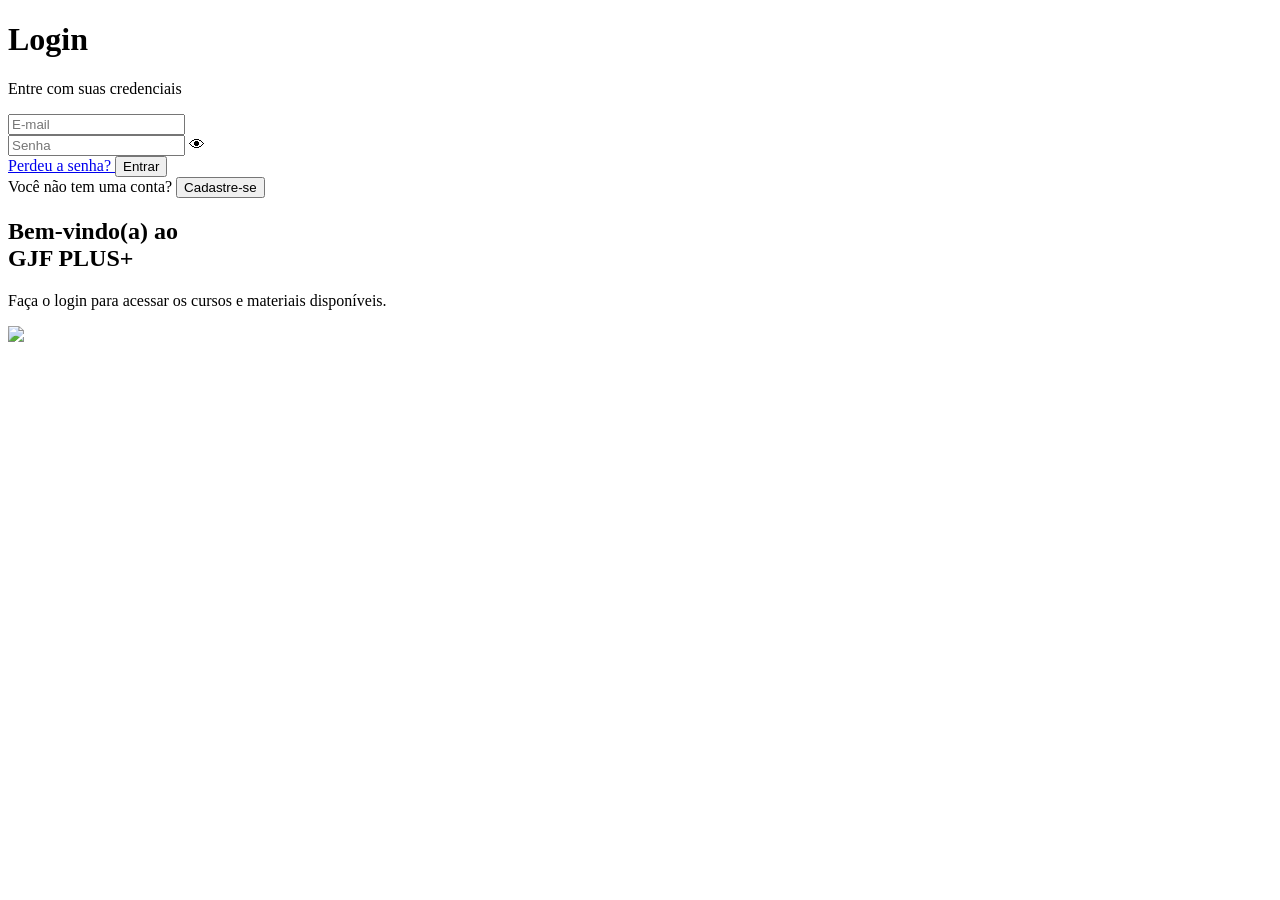
==== index.html @ 9013125d "Create index.html" ====
<!DOCTYPE html>
<html lang="pt-BR">

<head>
<meta charset="UTF-8">
<meta name="viewport" content="width=device-width, initial-scale=1.0">
<meta name="theme-color" content="#9258f5">

<title>Portal do Aluno - GJF PLUS+</title>

<link rel="stylesheet" href="css/login.css">
</head>

<body>

<div class="container">

    <div class="login-area">

        <div class="login-content">

            <h1>Login</h1>

            <p>Entre com suas credenciais</p>

            <input
            id="email"
            type="email"
            placeholder="E-mail">

            <div class="password">

                <input
                id="password"
                type="password"
                placeholder="Senha">

                <span onclick="mostrarSenha()">👁</span>

            </div>

            <a href="#">
                Perdeu a senha?
            </a>

            <button onclick="login()">
                Entrar
            </button>
            <div id="mensagem-login" class="mensagem-login"></div>
            <div class="signup">

                <span>
                    Você não tem uma conta?
                </span>

                <button onclick="window.location.href='cadastrar.html'">
                    Cadastre-se
                </button>

            </div>

        </div>

    </div>

    <div class="welcome">

        <h2>
            Bem-vindo(a) ao
            <br>
            <span>GJF PLUS+</span>
        </h2>

        <p>
            Faça o login para acessar os cursos e materiais disponíveis.
        </p>

        <img
        src="https://moklabs.com.br/main-lp-hero.svg"
        class="portal-img">

    </div>

</div>

<script type="module">

import { initializeApp } from "https://www.gstatic.com/firebasejs/12.15.0/firebase-app.js";

import {
    getAuth,
    signInWithEmailAndPassword
} from "https://www.gstatic.com/firebasejs/12.15.0/firebase-auth.js";

const firebaseConfig = {
    apiKey: "AIzaSyB2wwy6prqLpVTMoY5m1OnWGKoKhZGlRXQ",
    authDomain: "ifcursos.firebaseapp.com",
    projectId: "ifcursos",
    storageBucket: "ifcursos.firebasestorage.app",
    messagingSenderId: "136338569768",
    appId: "1:136338569768:web:79a67c2ea9b6ca8ed3531d",
    measurementId: "G-H1XFGGJC31"
};

const app = initializeApp(firebaseConfig);
const auth = getAuth(app);

function mostrarMensagem(texto, tipo){

    const msg =
    document.getElementById("mensagem-login");

    msg.innerHTML = texto;
    msg.className = "mensagem-login " + tipo;
    msg.style.display = "block";

}

window.login = async () => {

    const email =
    document.getElementById("email").value.trim();

    const senha =
    document.getElementById("password").value;

    if (!email || !senha) {

        mostrarMensagem(
            "⚠️ Preencha todos os campos.",
            "erro"
        );

        return;
    }

    try {

        await signInWithEmailAndPassword(
            auth,
            email,
            senha
        );

        mostrarMensagem(
            "✅ Login realizado com sucesso! Redirecionando...",
            "sucesso"
        );

        setTimeout(() => {

            window.location.href = "lobby.html";

        }, 1500);

    }

    catch (erro) {

        switch (erro.code) {

            case "auth/invalid-email":
                mostrarMensagem(
                    "❌ O e-mail informado é inválido.",
                    "erro"
                );
                break;

            case "auth/invalid-credential":
                mostrarMensagem(
                    "❌ E-mail ou senha incorretos.",
                    "erro"
                );
                break;

            case "auth/user-not-found":
                mostrarMensagem(
                    "❌ Nenhuma conta encontrada para este e-mail.",
                    "erro"
                );
                break;

            case "auth/wrong-password":
                mostrarMensagem(
                    "❌ Senha incorreta.",
                    "erro"
                );
                break;

            case "auth/too-many-requests":
                mostrarMensagem(
                    "⏳ Muitas tentativas. Tente novamente mais tarde.",
                    "erro"
                );
                break;

            default:

                mostrarMensagem(
                    "❌ Erro ao realizar login.",
                    "erro"
                );

                console.error(erro);

        }

    }

};

window.mostrarSenha = () => {

    const campo =
    document.getElementById("password");

    campo.type =
    campo.type === "password"
    ? "text"
    : "password";

};

</script>

</body>
</html>
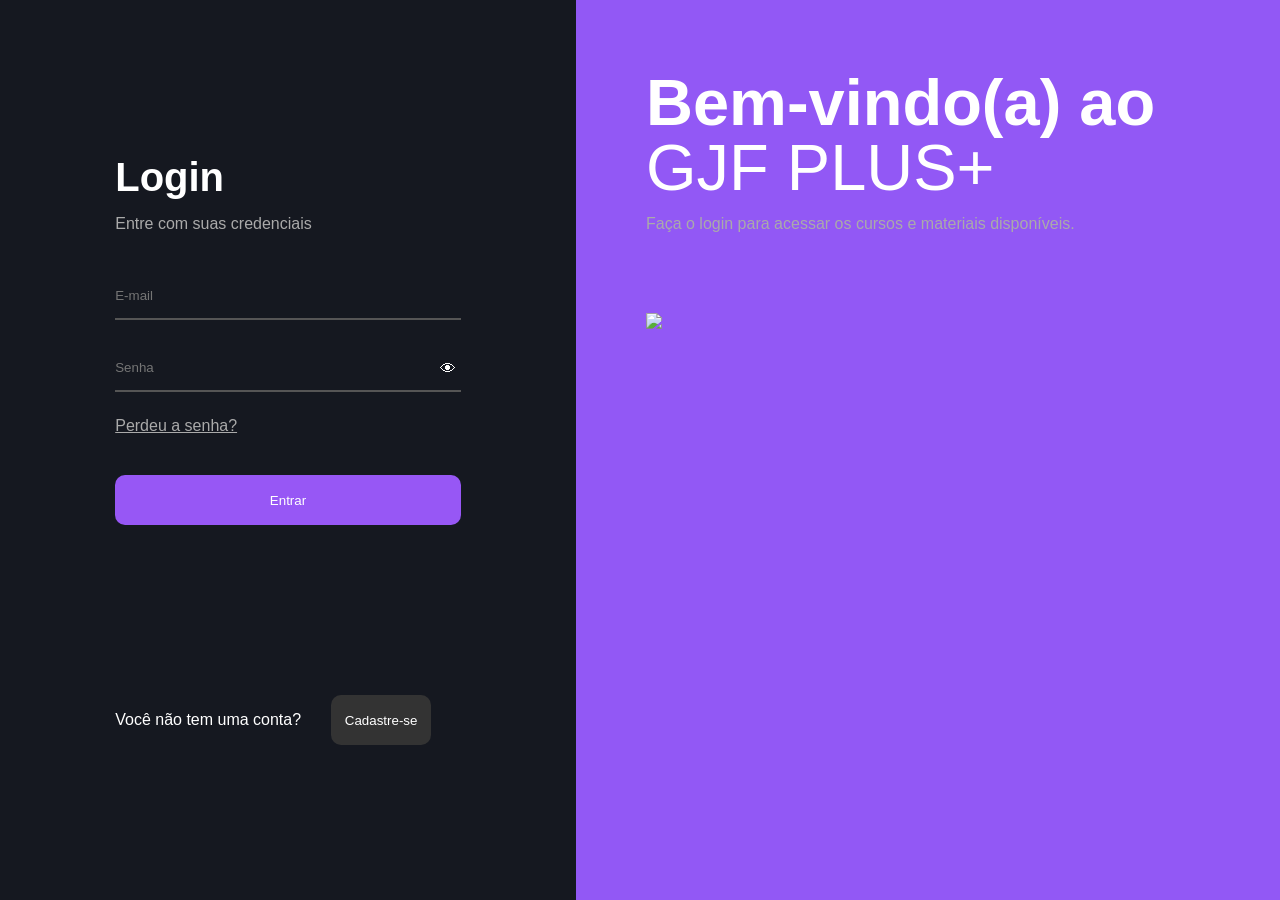
==== commit dd9ffe11: "Update index.html" ====
--- a/index.html
+++ b/index.html
@@ -8,7 +8,7 @@
 
 <title>Portal do Aluno - GJF PLUS+</title>
 
-<link rel="stylesheet" href="css/login.css">
+<link rel="stylesheet" href="login.css">
 </head>
 
 <body>
--- a/login.css
+++ b/login.css
@@ -0,0 +1,352 @@
+*{
+
+margin:0;
+padding:0;
+box-sizing:border-box;
+font-family:Arial;
+
+}
+
+
+
+body{
+
+height:100vh;
+
+background:#11131a;
+
+}
+
+
+
+.container{
+
+display:flex;
+
+height:100vh;
+
+}
+
+
+
+.login-area{
+
+
+width:45%;
+
+background:#151820;
+
+color:white;
+
+display:flex;
+
+align-items:center;
+
+justify-content:center;
+
+
+}
+
+
+
+.login-content{
+
+width:60%;
+
+}
+
+
+
+h1{
+
+font-size:40px;
+
+}
+
+
+
+p{
+
+color:#aaa;
+
+margin:15px 0 40px;
+
+}
+
+
+
+input{
+
+
+width:100%;
+
+background:none;
+
+border:none;
+
+border-bottom:2px solid #555;
+
+padding:15px 0;
+
+color:white;
+
+outline:none;
+
+margin-bottom:25px;
+
+}
+
+
+
+.password{
+
+position:relative;
+
+}
+
+
+.password span{
+
+position:absolute;
+
+right:5px;
+
+top:15px;
+
+cursor:pointer;
+
+}
+
+
+
+a{
+
+color:#aaa;
+
+}
+
+
+
+button{
+
+
+width:100%;
+
+height:50px;
+
+margin-top:40px;
+
+border:none;
+
+border-radius:10px;
+
+background:#9757f5;
+
+color:white;
+
+cursor:pointer;
+
+}
+
+
+
+.signup{
+
+margin-top:170px;
+
+display:flex;
+
+gap:30px;
+
+align-items:center;
+
+}
+
+
+.signup button{
+
+width:100px;
+
+margin:0;
+
+background:#333;
+
+
+}
+
+
+
+/* lado direito */
+
+
+.welcome{
+
+width:55%;
+
+background:#9258f5;
+
+padding:70px;
+
+color:white;
+
+overflow:hidden;
+
+}
+
+
+
+.welcome h2{
+
+font-size:65px;
+
+line-height:1;
+
+}
+
+
+
+.welcome span{
+
+font-weight:300;
+
+}
+
+
+
+.portal-img{
+
+width:80%;
+
+margin-top:40px;
+
+}
+
+.mensagem-login{
+    display:none;
+    margin-top:15px;
+    padding:12px 15px;
+    border-radius:12px;
+    font-size:14px;
+    font-weight:500;
+    text-align:center;
+    animation: aparecer .3s ease;
+}
+
+.mensagem-login.erro{
+    background:#ffe5e5;
+    color:#c62828;
+    border:1px solid #ef5350;
+}
+
+.mensagem-login.sucesso{
+    background:#e8f5e9;
+    color:#2e7d32;
+    border:1px solid #66bb6a;
+}
+
+@keyframes aparecer{
+    from{
+        opacity:0;
+        transform:translateY(-8px);
+    }
+    to{
+        opacity:1;
+        transform:translateY(0);
+    }
+}
+
+
+@media (max-width: 768px) {
+
+    body {
+        padding: 15px;
+    }
+
+    .container {
+        flex-direction: column;
+        width: 100%;
+        min-height: auto;
+        border-radius: 20px;
+        overflow: hidden;
+    }
+
+    .login-area,
+    .welcome {
+        width: 100%;
+        padding: 30px 20px;
+    }
+
+    .welcome {
+        order: -1;
+        text-align: center;
+    }
+
+    .welcome h2 {
+        font-size: 2rem;
+    }
+
+    .welcome p {
+        font-size: 14px;
+    }
+
+    .portal-img {
+        width: 80%;
+        max-width: 250px;
+        margin-top: 20px;
+    }
+
+    .login-content {
+        width: 100%;
+    }
+
+    .login-content h1 {
+        font-size: 2rem;
+        text-align: center;
+    }
+
+    .login-content p {
+        text-align: center;
+    }
+
+    .login-content input {
+        width: 100%;
+        font-size: 16px;
+    }
+
+    .password {
+        width: 100%;
+    }
+
+    .password input {
+        width: 100%;
+    }
+
+    .login-content button {
+        width: 100%;
+    }
+
+    .signup {
+        flex-direction: column;
+        gap: 10px;
+        text-align: center;
+    }
+
+}
+
+
+@media (max-width: 480px) {
+
+    .welcome h2 {
+        font-size: 1.7rem;
+    }
+
+    .login-content h1 {
+        font-size: 1.8rem;
+    }
+
+    .portal-img {
+        width: 90%;
+        max-width: 200px;
+    }
+
+}
